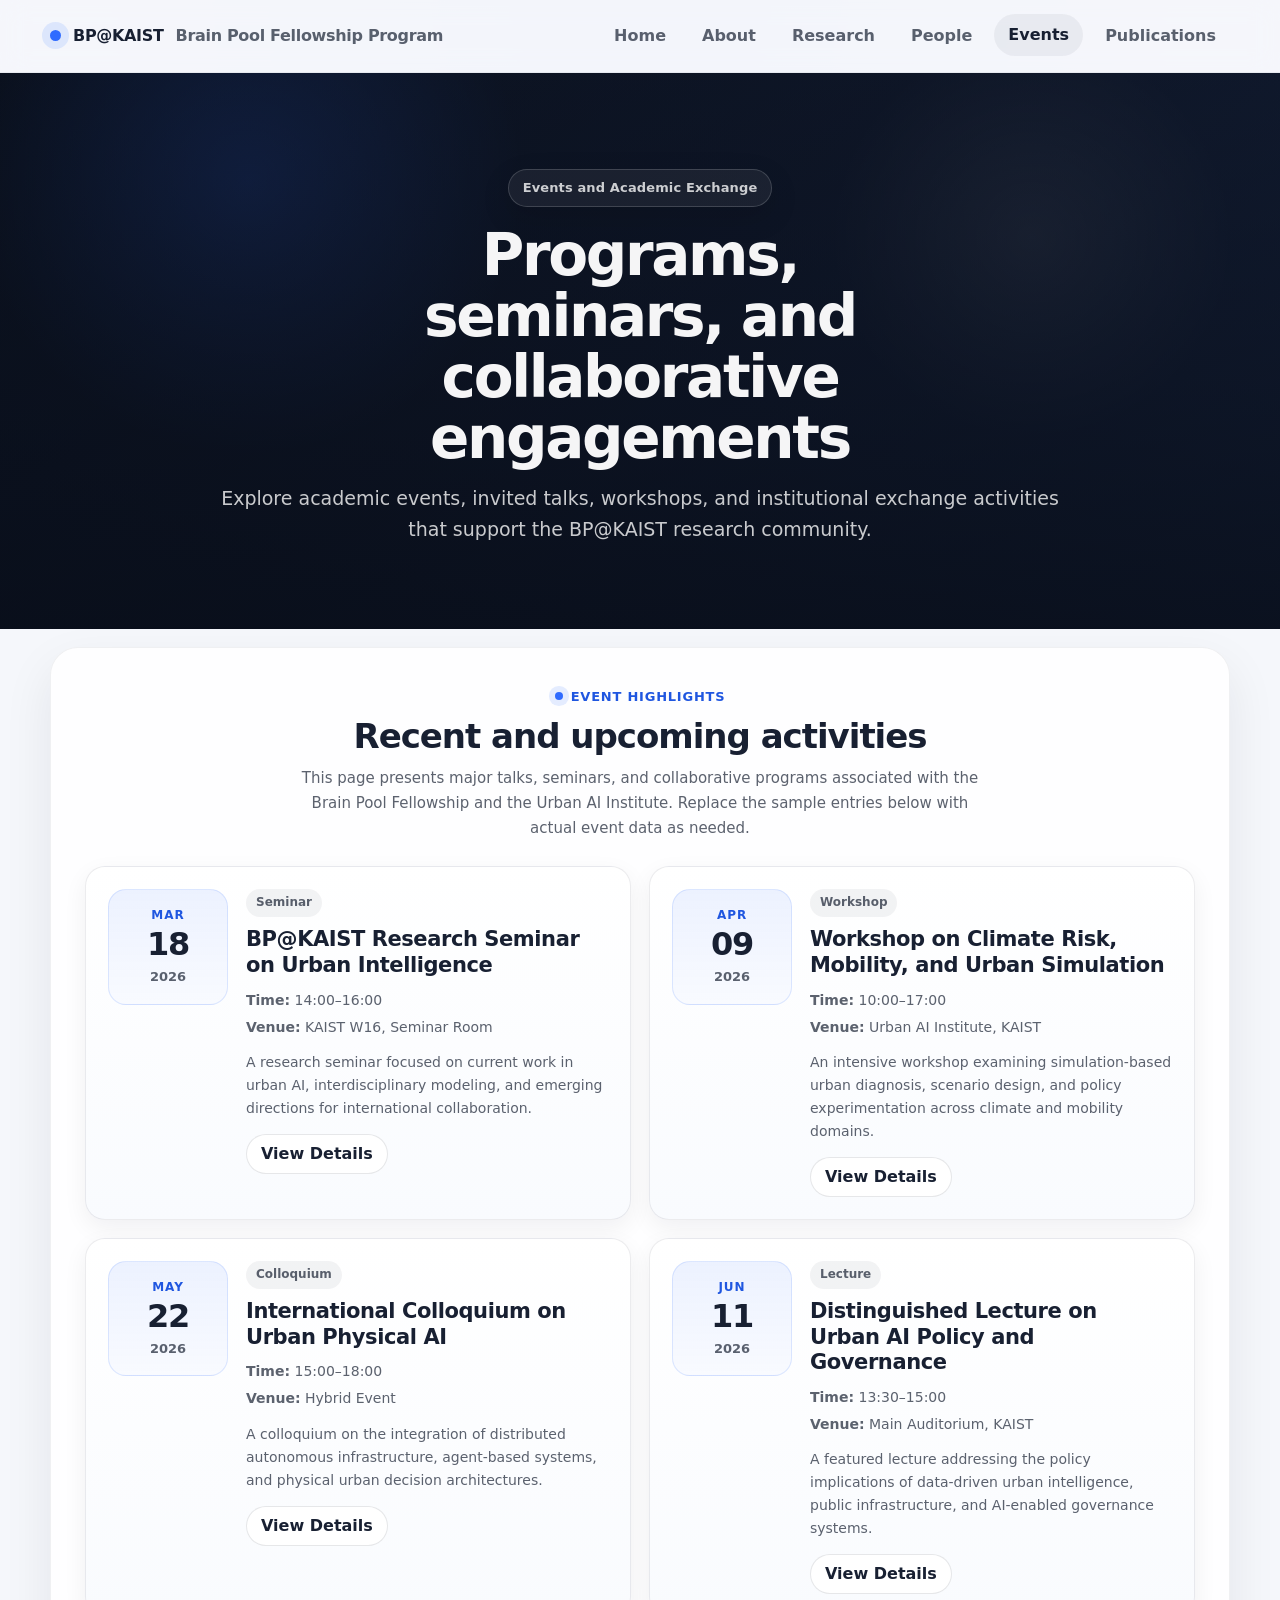
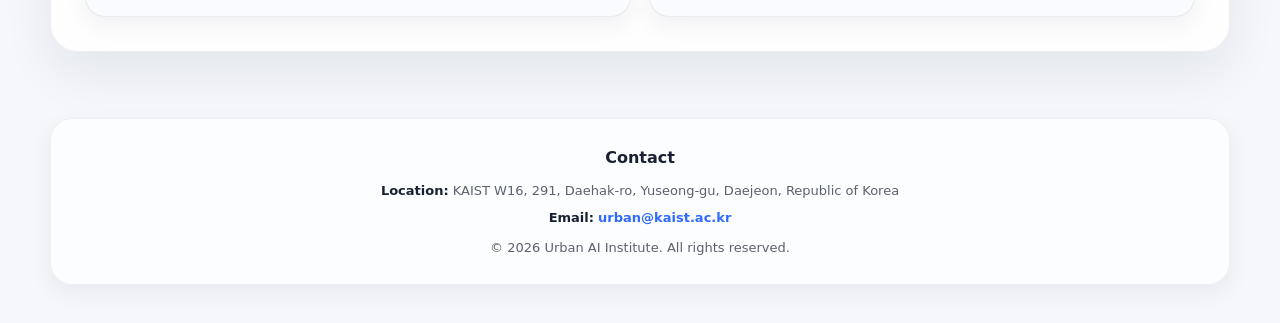
==== projects-bp-events.html @ 832fd1b5 "feat: add BP@KAIST pwogram pages and assets - create BP program landing page - add events and public" ====
<!doctype html>
<html lang="en">
  <head>
    <meta charset="utf-8" />
    <meta name="viewport" content="width=device-width, initial-scale=1" />
    <title>Events | BP@KAIST — Brain Pool Fellowship Program</title>

    <style>
      :root {
        --bg: #0b1220;
        --bg-2: #111a2e;
        --surface: #ffffff;
        --surface-2: #f7f9fc;
        --surface-3: #eef3f9;

        --text: rgba(15, 23, 42, 0.96);
        --muted: rgba(15, 23, 42, 0.68);
        --muted-2: rgba(15, 23, 42, 0.52);

        --on-hero: rgba(255, 255, 255, 0.96);
        --on-hero-muted: rgba(255, 255, 255, 0.78);

        --brand: #2f6bff;
        --brand-strong: #1f56e0;

        --stroke: rgba(15, 23, 42, 0.12);
        --divider: rgba(15, 23, 42, 0.08);

        --shadow-sm: 0 8px 24px rgba(15, 23, 42, 0.06);
        --shadow-md: 0 20px 50px rgba(15, 23, 42, 0.08);
        --shadow-lg: 0 28px 80px rgba(0, 0, 0, 0.18);

        --radius-sm: 14px;
        --radius-md: 20px;
        --radius-lg: 28px;

        --container: 1180px;
        --header-offset: 96px;

        --h1: clamp(34px, 4.8vw, 58px);
        --h2: clamp(26px, 2.8vw, 34px);
        --h3: clamp(18px, 2vw, 22px);
        --body-lg: clamp(16px, 1.6vw, 19px);
      }

      * {
        box-sizing: border-box;
      }

      html {
        scroll-behavior: smooth;
      }

      body {
        margin: 0;
        font-family:
          ui-sans-serif,
          system-ui,
          -apple-system,
          "Segoe UI",
          Roboto,
          Helvetica,
          Arial,
          "Apple SD Gothic Neo",
          "Noto Sans KR",
          "Malgun Gothic",
          sans-serif;
        color: var(--text);
        background:
          radial-gradient(circle at top, rgba(47, 107, 255, 0.05), transparent 28%),
          #f5f7fb;
        line-height: 1.65;
      }

      a {
        color: inherit;
        text-decoration: none;
      }

      a:hover {
        text-decoration: none;
      }

      a:focus-visible,
      button:focus-visible {
        outline: 3px solid rgba(47, 107, 255, 0.28);
        outline-offset: 3px;
        border-radius: 12px;
      }

      .container {
        width: min(var(--container), calc(100% - 32px));
        margin: 0 auto;
      }

      .section[id],
      .hero[id] {
        scroll-margin-top: var(--header-offset);
      }

      header {
        position: sticky;
        top: 0;
        z-index: 20;
        background: rgba(245, 247, 251, 0.78);
        backdrop-filter: blur(14px);
        border-bottom: 1px solid rgba(15, 23, 42, 0.06);
      }

      .header-inner {
        display: flex;
        align-items: center;
        justify-content: space-between;
        gap: 18px;
        min-height: 72px;
      }

      .logo {
        display: inline-flex;
        align-items: center;
        gap: 12px;
        font-weight: 900;
        letter-spacing: -0.02em;
        white-space: nowrap;
      }

      .logo-mark {
        width: 11px;
        height: 11px;
        border-radius: 999px;
        background: var(--brand);
        box-shadow: 0 0 0 8px rgba(47, 107, 255, 0.12);
      }

      .logo-sub {
        color: var(--muted);
        font-weight: 700;
      }

      nav ul {
        list-style: none;
        display: flex;
        gap: 8px;
        margin: 0;
        padding: 0;
        align-items: center;
      }

      nav a {
        display: inline-flex;
        align-items: center;
        justify-content: center;
        min-height: 42px;
        padding: 0 14px;
        border-radius: 999px;
        color: var(--muted);
        font-weight: 800;
        transition:
          background 0.18s ease,
          color 0.18s ease,
          transform 0.18s ease;
      }

      nav a:hover,
      nav a.active {
        background: rgba(15, 23, 42, 0.05);
        color: var(--text);
        transform: translateY(-1px);
      }

      .hero {
        position: relative;
        min-height: 58vh;
        display: grid;
        place-items: center;
        overflow: hidden;
        background: #0b1220;
      }

      .hero::before {
        content: "";
        position: absolute;
        inset: 0;
        background:
          radial-gradient(circle at 20% 20%, rgba(47, 107, 255, 0.22), transparent 24%),
          radial-gradient(circle at 80% 30%, rgba(255, 255, 255, 0.08), transparent 18%),
          linear-gradient(135deg, #0b1220 0%, #111a2e 50%, #162440 100%);
        transform: scale(1.02);
      }

      .hero::after {
        content: "";
        position: absolute;
        inset: 0;
        background:
          linear-gradient(
            180deg,
            rgba(8, 13, 24, 0.34) 0%,
            rgba(8, 13, 24, 0.58) 55%,
            rgba(8, 13, 24, 0.82) 100%
          );
      }

      .hero-inner {
        position: relative;
        z-index: 1;
        width: min(var(--container), calc(100% - 32px));
        padding: 96px 0 84px;
        text-align: center;
      }

      .hero-badge {
        display: inline-flex;
        align-items: center;
        gap: 8px;
        min-height: 38px;
        padding: 0 14px;
        border-radius: 999px;
        border: 1px solid rgba(255, 255, 255, 0.16);
        color: var(--on-hero-muted);
        background: rgba(255, 255, 255, 0.06);
        box-shadow: 0 10px 30px rgba(0, 0, 0, 0.12);
        font-size: 13px;
        font-weight: 800;
        letter-spacing: 0.01em;
      }

      .hero h1 {
        margin: 18px auto 14px;
        max-width: 14ch;
        font-size: var(--h1);
        line-height: 1.05;
        letter-spacing: -0.04em;
        color: var(--on-hero);
      }

      .hero p {
        margin: 0 auto;
        max-width: 70ch;
        color: var(--on-hero-muted);
        font-size: var(--body-lg);
      }

      main {
        position: relative;
        z-index: 2;
        margin-top: -24px;
      }

      .section {
        padding: 42px 0;
      }

      .section-shell {
        background: rgba(255, 255, 255, 0.84);
        border: 1px solid rgba(15, 23, 42, 0.06);
        border-radius: var(--radius-lg);
        box-shadow: var(--shadow-md);
        padding: 34px;
      }

      .section-header {
        text-align: center;
        margin-bottom: 26px;
        padding: 0 8px;
      }

      .eyebrow {
        display: inline-flex;
        align-items: center;
        gap: 8px;
        margin-bottom: 10px;
        color: var(--brand-strong);
        font-size: 13px;
        font-weight: 900;
        letter-spacing: 0.06em;
        text-transform: uppercase;
      }

      .eyebrow::before {
        content: "";
        width: 8px;
        height: 8px;
        border-radius: 999px;
        background: var(--brand);
        box-shadow: 0 0 0 6px rgba(47, 107, 255, 0.12);
      }

      .section-title {
        margin: 0;
        font-size: var(--h2);
        line-height: 1.15;
        letter-spacing: -0.03em;
        font-weight: 900;
      }

      .section-sub {
        margin: 10px auto 0;
        max-width: 72ch;
        color: var(--muted);
        font-size: 15px;
      }

      .event-grid {
        display: grid;
        grid-template-columns: repeat(2, minmax(0, 1fr));
        gap: 18px;
      }

      .event-card {
        display: grid;
        grid-template-columns: 120px minmax(0, 1fr);
        gap: 18px;
        align-items: start;
        padding: 22px;
        border-radius: var(--radius-md);
        background: linear-gradient(180deg, #ffffff 0%, #f9fbfe 100%);
        border: 1px solid rgba(15, 23, 42, 0.08);
        box-shadow: var(--shadow-sm);
        transition:
          transform 0.18s ease,
          box-shadow 0.18s ease,
          border-color 0.18s ease;
      }

      .event-card:hover {
        transform: translateY(-4px);
        box-shadow: 0 24px 48px rgba(15, 23, 42, 0.10);
        border-color: rgba(47, 107, 255, 0.18);
      }

      .event-date {
        border-radius: 18px;
        padding: 16px 14px;
        background:
          linear-gradient(180deg, rgba(47, 107, 255, 0.09), rgba(47, 107, 255, 0.03)),
          #fff;
        border: 1px solid rgba(47, 107, 255, 0.14);
        text-align: center;
      }

      .event-date .month {
        display: block;
        font-size: 12px;
        font-weight: 900;
        letter-spacing: 0.08em;
        text-transform: uppercase;
        color: var(--brand-strong);
      }

      .event-date .day {
        display: block;
        margin-top: 2px;
        font-size: 32px;
        line-height: 1;
        font-weight: 900;
        letter-spacing: -0.04em;
      }

      .event-date .year {
        display: block;
        margin-top: 6px;
        font-size: 13px;
        color: var(--muted);
        font-weight: 700;
      }

      .event-body {
        display: grid;
        gap: 10px;
      }

      .event-tag {
        display: inline-flex;
        align-items: center;
        width: fit-content;
        min-height: 28px;
        padding: 0 10px;
        border-radius: 999px;
        background: rgba(15, 23, 42, 0.05);
        color: var(--muted);
        font-size: 12px;
        font-weight: 800;
      }

      .event-title {
        margin: 0;
        font-size: 21px;
        line-height: 1.22;
        letter-spacing: -0.02em;
        font-weight: 900;
      }

      .event-meta {
        display: grid;
        gap: 4px;
        color: var(--muted);
        font-size: 14px;
      }

      .event-desc {
        margin: 2px 0 0;
        color: var(--muted);
        font-size: 14px;
      }

      .event-actions {
        display: flex;
        gap: 10px;
        flex-wrap: wrap;
        margin-top: 4px;
      }

      .btn-line {
        display: inline-flex;
        align-items: center;
        justify-content: center;
        min-height: 40px;
        padding: 0 14px;
        border-radius: 999px;
        background: #fff;
        border: 1px solid rgba(15, 23, 42, 0.10);
        color: var(--text);
        font-weight: 800;
        transition:
          transform 0.18s ease,
          border-color 0.18s ease,
          background 0.18s ease;
      }

      .btn-line:hover {
        transform: translateY(-1px);
        border-color: rgba(47, 107, 255, 0.20);
        background: rgba(47, 107, 255, 0.04);
      }

      footer {
        padding: 24px 0 38px;
      }

      .footer-inner {
        text-align: center;
        color: var(--muted);
        font-size: 13px;
        display: grid;
        gap: 8px;
        background: rgba(255, 255, 255, 0.7);
        border: 1px solid rgba(15, 23, 42, 0.06);
        border-radius: 22px;
        box-shadow: var(--shadow-sm);
        padding: 26px 20px;
      }

      .footer-title {
        margin: 0;
        color: var(--text);
        font-weight: 900;
        font-size: 16px;
      }

      .contact {
        display: grid;
        gap: 6px;
      }

      .contact span {
        color: var(--text);
        font-weight: 900;
      }

      .contact a {
        color: var(--brand);
        font-weight: 900;
      }

      @media (max-width: 900px) {
        .event-grid {
          grid-template-columns: 1fr;
        }
      }

      @media (max-width: 640px) {
        :root {
          --header-offset: 120px;
        }

        .header-inner {
          min-height: auto;
          padding: 14px 0;
          flex-direction: column;
          align-items: flex-start;
        }

        nav ul {
          flex-wrap: wrap;
        }

        nav a {
          min-height: 40px;
          padding: 0 12px;
          font-size: 14px;
        }

        .hero-inner {
          padding: 92px 0 72px;
        }

        .section-shell {
          padding: 26px 20px;
        }

        .event-card {
          grid-template-columns: 1fr;
        }

        .event-date {
          width: 100%;
          max-width: 140px;
        }
      }
    </style>
  </head>

  <body>
    <header>
      <div class="container">
        <div class="header-inner">
          <a class="logo" href="projects-bp.html#home" aria-label="BP@KAIST Home">
            <span class="logo-mark" aria-hidden="true"></span>
            <span>BP@KAIST</span>
            <span class="logo-sub">Brain Pool Fellowship Program</span>
          </a>

          <nav aria-label="Primary Navigation">
            <ul>
              <li><a href="projects-bp.html#home">Home</a></li>
              <li><a href="projects-bp.html#about">About</a></li>
              <li><a href="projects-bp.html#research">Research</a></li>
              <li><a href="projects-bp.html#people">People</a></li>
              <li><a class="active" href="projects-bp-events.html">Events</a></li>
              <li><a href="projects-bp-publications.html">Publications</a></li>
            </ul>
          </nav>
        </div>
      </div>
    </header>

    <section class="hero" id="top" aria-label="Events Hero">
      <div class="hero-inner">
        <div class="hero-badge">Events and Academic Exchange</div>
        <h1>Programs, seminars, and collaborative engagements</h1>
        <p>
          Explore academic events, invited talks, workshops, and institutional
          exchange activities that support the BP@KAIST research community.
        </p>
      </div>
    </section>

    <main>
      <section class="section" id="events" aria-labelledby="events-title">
        <div class="container">
          <div class="section-shell">
            <div class="section-header">
              <div class="eyebrow">Event Highlights</div>
              <h2 class="section-title" id="events-title">
                Recent and upcoming activities
              </h2>
              <p class="section-sub">
                This page presents major talks, seminars, and collaborative
                programs associated with the Brain Pool Fellowship and the Urban
                AI Institute. Replace the sample entries below with actual event
                data as needed.
              </p>
            </div>

            <div class="event-grid">
              <article class="event-card">
                <div class="event-date">
                  <span class="month">Mar</span>
                  <span class="day">18</span>
                  <span class="year">2026</span>
                </div>
                <div class="event-body">
                  <div class="event-tag">Seminar</div>
                  <h3 class="event-title">
                    BP@KAIST Research Seminar on Urban Intelligence
                  </h3>
                  <div class="event-meta">
                    <div><strong>Time:</strong> 14:00–16:00</div>
                    <div><strong>Venue:</strong> KAIST W16, Seminar Room</div>
                  </div>
                  <p class="event-desc">
                    A research seminar focused on current work in urban AI,
                    interdisciplinary modeling, and emerging directions for
                    international collaboration.
                  </p>
                  <div class="event-actions">
                    <a class="btn-line" href="#">View Details</a>
                  </div>
                </div>
              </article>

              <article class="event-card">
                <div class="event-date">
                  <span class="month">Apr</span>
                  <span class="day">09</span>
                  <span class="year">2026</span>
                </div>
                <div class="event-body">
                  <div class="event-tag">Workshop</div>
                  <h3 class="event-title">
                    Workshop on Climate Risk, Mobility, and Urban Simulation
                  </h3>
                  <div class="event-meta">
                    <div><strong>Time:</strong> 10:00–17:00</div>
                    <div><strong>Venue:</strong> Urban AI Institute, KAIST</div>
                  </div>
                  <p class="event-desc">
                    An intensive workshop examining simulation-based urban
                    diagnosis, scenario design, and policy experimentation
                    across climate and mobility domains.
                  </p>
                  <div class="event-actions">
                    <a class="btn-line" href="#">View Details</a>
                  </div>
                </div>
              </article>

              <article class="event-card">
                <div class="event-date">
                  <span class="month">May</span>
                  <span class="day">22</span>
                  <span class="year">2026</span>
                </div>
                <div class="event-body">
                  <div class="event-tag">Colloquium</div>
                  <h3 class="event-title">
                    International Colloquium on Urban Physical AI
                  </h3>
                  <div class="event-meta">
                    <div><strong>Time:</strong> 15:00–18:00</div>
                    <div><strong>Venue:</strong> Hybrid Event</div>
                  </div>
                  <p class="event-desc">
                    A colloquium on the integration of distributed autonomous
                    infrastructure, agent-based systems, and physical urban
                    decision architectures.
                  </p>
                  <div class="event-actions">
                    <a class="btn-line" href="#">View Details</a>
                  </div>
                </div>
              </article>

              <article class="event-card">
                <div class="event-date">
                  <span class="month">Jun</span>
                  <span class="day">11</span>
                  <span class="year">2026</span>
                </div>
                <div class="event-body">
                  <div class="event-tag">Lecture</div>
                  <h3 class="event-title">
                    Distinguished Lecture on Urban AI Policy and Governance
                  </h3>
                  <div class="event-meta">
                    <div><strong>Time:</strong> 13:30–15:00</div>
                    <div><strong>Venue:</strong> Main Auditorium, KAIST</div>
                  </div>
                  <p class="event-desc">
                    A featured lecture addressing the policy implications of
                    data-driven urban intelligence, public infrastructure, and
                    AI-enabled governance systems.
                  </p>
                  <div class="event-actions">
                    <a class="btn-line" href="#">View Details</a>
                  </div>
                </div>
              </article>
            </div>
          </div>
        </div>
      </section>
    </main>

    <footer>
      <div class="container">
        <div class="footer-inner">
          <h3 class="footer-title">Contact</h3>
          <div class="contact">
            <div>
              <span>Location:</span> KAIST W16, 291, Daehak-ro, Yuseong-gu,
              Daejeon, Republic of Korea
            </div>
            <div>
              <span>Email:</span>
              <a href="mailto:urban@kaist.ac.kr">urban@kaist.ac.kr</a>
            </div>
          </div>
          <div>&copy; 2026 Urban AI Institute. All rights reserved.</div>
        </div>
      </div>
    </footer>
  </body>
</html>
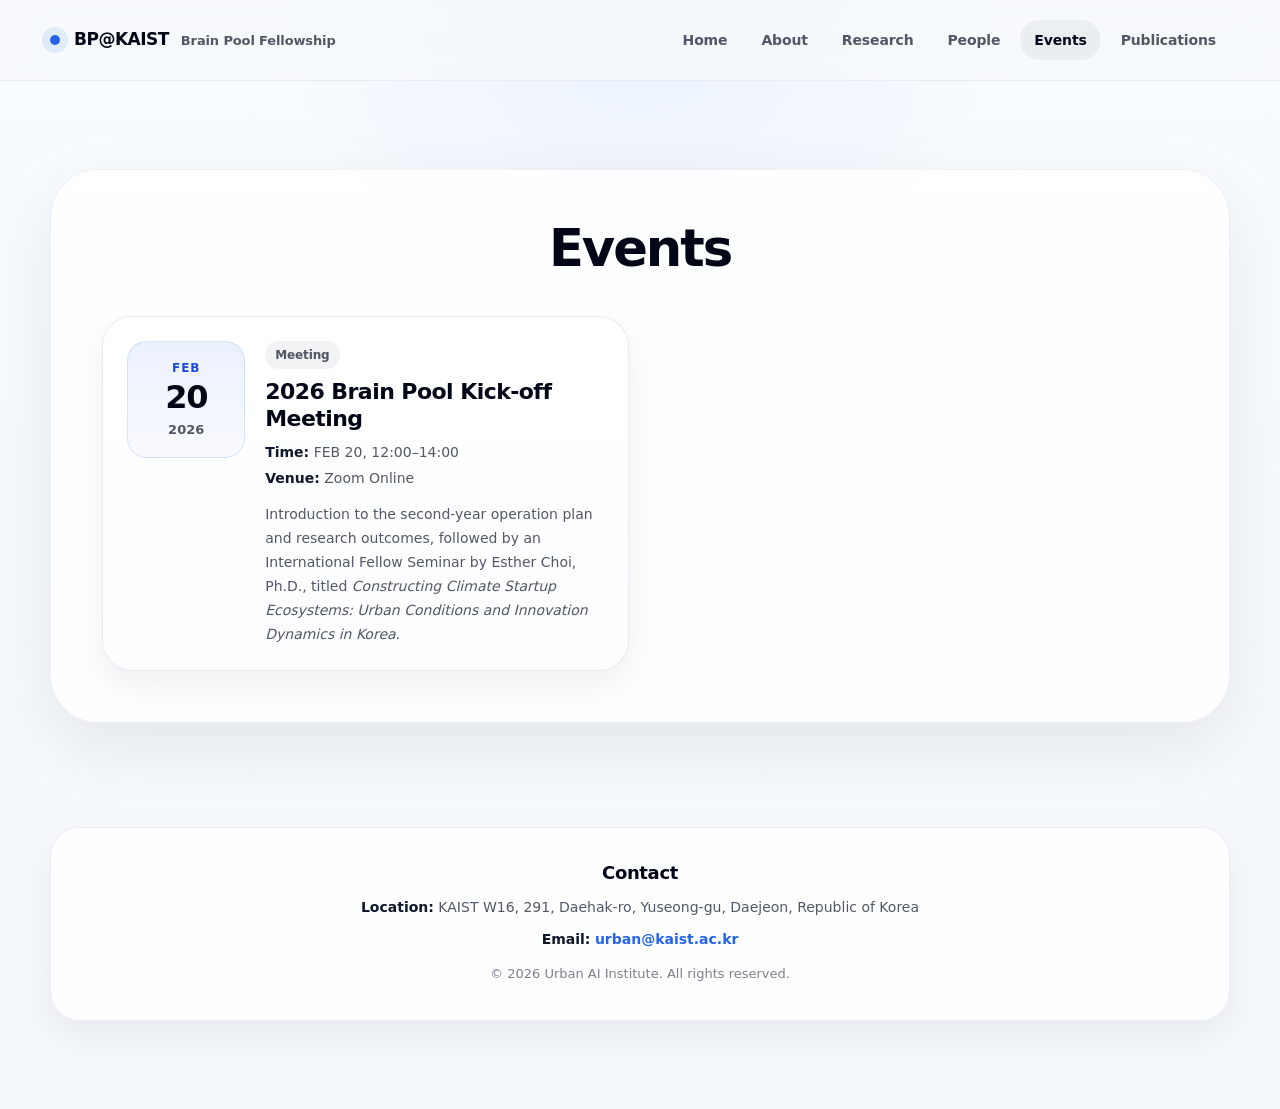
==== commit 1f734c60: "refactor(bp-site): update main layout and unify events/publications design" ====
--- a/projects-bp-events.html
+++ b/projects-bp-events.html
@@ -7,40 +7,68 @@
 
     <style>
       :root {
-        --bg: #0b1220;
-        --bg-2: #111a2e;
-        --surface: #ffffff;
-        --surface-2: #f7f9fc;
-        --surface-3: #eef3f9;
-
-        --text: rgba(15, 23, 42, 0.96);
-        --muted: rgba(15, 23, 42, 0.68);
-        --muted-2: rgba(15, 23, 42, 0.52);
-
-        --on-hero: rgba(255, 255, 255, 0.96);
-        --on-hero-muted: rgba(255, 255, 255, 0.78);
-
-        --brand: #2f6bff;
-        --brand-strong: #1f56e0;
-
-        --stroke: rgba(15, 23, 42, 0.12);
+        --bg: #f4f7fb;
+        --bg-soft: #f8fbff;
+        --surface: rgba(255, 255, 255, 0.82);
+        --surface-strong: rgba(255, 255, 255, 0.96);
+        --card: rgba(255, 255, 255, 0.94);
+
+        --text: #0f172a;
+        --text-strong: #020617;
+        --muted: rgba(15, 23, 42, 0.72);
+        --muted-2: rgba(15, 23, 42, 0.54);
+
+        --brand: #2563eb;
+        --brand-strong: #1d4ed8;
+        --brand-soft: rgba(37, 99, 235, 0.1);
+
+        --stroke: rgba(15, 23, 42, 0.09);
+        --stroke-soft: rgba(15, 23, 42, 0.06);
         --divider: rgba(15, 23, 42, 0.08);
 
-        --shadow-sm: 0 8px 24px rgba(15, 23, 42, 0.06);
-        --shadow-md: 0 20px 50px rgba(15, 23, 42, 0.08);
-        --shadow-lg: 0 28px 80px rgba(0, 0, 0, 0.18);
-
-        --radius-sm: 14px;
-        --radius-md: 20px;
-        --radius-lg: 28px;
+        --shadow-xs: 0 4px 14px rgba(15, 23, 42, 0.04);
+        --shadow-sm: 0 14px 34px rgba(15, 23, 42, 0.06);
+        --shadow-md: 0 24px 70px rgba(15, 23, 42, 0.08);
+        --shadow-lg: 0 36px 100px rgba(2, 6, 23, 0.2);
+
+        --radius-sm: 16px;
+        --radius-md: 24px;
+        --radius-lg: 32px;
+        --radius-xl: 40px;
+        --radius-2xl: 48px;
+        --radius-pill: 999px;
+
+        --space-1: 4px;
+        --space-2: 8px;
+        --space-3: 12px;
+        --space-4: 16px;
+        --space-5: 20px;
+        --space-6: 24px;
+        --space-7: 32px;
+        --space-8: 40px;
+        --space-9: 48px;
+        --space-10: 64px;
+        --space-11: 80px;
+        --space-12: 104px;
+
+        --font-stack:
+          ui-sans-serif, system-ui, -apple-system, BlinkMacSystemFont,
+          "Segoe UI", Roboto, Helvetica, Arial, "Apple SD Gothic Neo",
+          "Noto Sans KR", "Malgun Gothic", sans-serif;
+
+        --h1: clamp(36px, 4.4vw, 56px);
+        --h2: clamp(30px, 3.6vw, 46px);
+        --h3: clamp(20px, 2vw, 26px);
+
+        --lh-tight: 1.04;
+        --lh-title: 1.12;
+        --lh-body: 1.72;
+
+        --tracking-tight: -0.04em;
+        --tracking-mid: -0.03em;
 
         --container: 1180px;
-        --header-offset: 96px;
-
-        --h1: clamp(34px, 4.8vw, 58px);
-        --h2: clamp(26px, 2.8vw, 34px);
-        --h3: clamp(18px, 2vw, 22px);
-        --body-lg: clamp(16px, 1.6vw, 19px);
+        --nav-height: 80px;
       }
 
       * {
@@ -53,23 +81,24 @@
 
       body {
         margin: 0;
-        font-family:
-          ui-sans-serif,
-          system-ui,
-          -apple-system,
-          "Segoe UI",
-          Roboto,
-          Helvetica,
-          Arial,
-          "Apple SD Gothic Neo",
-          "Noto Sans KR",
-          "Malgun Gothic",
-          sans-serif;
+        font-family: var(--font-stack);
         color: var(--text);
         background:
-          radial-gradient(circle at top, rgba(47, 107, 255, 0.05), transparent 28%),
-          #f5f7fb;
-        line-height: 1.65;
+          radial-gradient(
+            circle at top,
+            rgba(37, 99, 235, 0.06),
+            transparent 28%
+          ),
+          linear-gradient(180deg, #f8fbff 0%, #f4f7fb 100%);
+        line-height: var(--lh-body);
+        text-rendering: optimizeLegibility;
+        -webkit-font-smoothing: antialiased;
+        -moz-osx-font-smoothing: grayscale;
+      }
+
+      img {
+        display: block;
+        max-width: 100%;
       }
 
       a {
@@ -77,265 +106,195 @@
         text-decoration: none;
       }
 
-      a:hover {
-        text-decoration: none;
-      }
-
       a:focus-visible,
       button:focus-visible {
-        outline: 3px solid rgba(47, 107, 255, 0.28);
-        outline-offset: 3px;
+        outline: 3px solid rgba(37, 99, 235, 0.24);
+        outline-offset: 4px;
         border-radius: 12px;
       }
 
       .container {
-        width: min(var(--container), calc(100% - 32px));
+        width: min(var(--container), calc(100% - 40px));
         margin: 0 auto;
-      }
-
-      .section[id],
-      .hero[id] {
-        scroll-margin-top: var(--header-offset);
       }
 
       header {
         position: sticky;
         top: 0;
-        z-index: 20;
-        background: rgba(245, 247, 251, 0.78);
-        backdrop-filter: blur(14px);
+        z-index: 100;
+        background: rgba(248, 250, 252, 0.78);
+        backdrop-filter: blur(18px) saturate(145%);
         border-bottom: 1px solid rgba(15, 23, 42, 0.06);
       }
 
       .header-inner {
+        min-height: var(--nav-height);
         display: flex;
         align-items: center;
         justify-content: space-between;
-        gap: 18px;
-        min-height: 72px;
+        gap: var(--space-6);
       }
 
       .logo {
         display: inline-flex;
         align-items: center;
+        gap: 14px;
+        min-height: 44px;
+        white-space: nowrap;
+      }
+
+      .logo-mark {
+        width: 10px;
+        height: 10px;
+        border-radius: 50%;
+        background: var(--brand);
+        box-shadow: 0 0 0 8px rgba(37, 99, 235, 0.1);
+        flex: 0 0 auto;
+      }
+
+      .logo-text {
+        display: inline-flex;
+        align-items: baseline;
         gap: 12px;
-        font-weight: 900;
-        letter-spacing: -0.02em;
-        white-space: nowrap;
-      }
-
-      .logo-mark {
-        width: 11px;
-        height: 11px;
-        border-radius: 999px;
-        background: var(--brand);
-        box-shadow: 0 0 0 8px rgba(47, 107, 255, 0.12);
+        flex-wrap: wrap;
+      }
+
+      .logo-main {
+        font-size: 17px;
+        font-weight: 800;
+        letter-spacing: -0.03em;
+        color: var(--text-strong);
       }
 
       .logo-sub {
+        font-size: 13px;
+        font-weight: 600;
+        letter-spacing: -0.01em;
         color: var(--muted);
-        font-weight: 700;
       }
 
       nav ul {
         list-style: none;
         display: flex;
-        gap: 8px;
+        align-items: center;
+        gap: 6px;
         margin: 0;
         padding: 0;
-        align-items: center;
       }
 
       nav a {
         display: inline-flex;
         align-items: center;
         justify-content: center;
-        min-height: 42px;
+        min-height: 40px;
         padding: 0 14px;
-        border-radius: 999px;
+        border-radius: var(--radius-pill);
+        font-size: 14px;
+        font-weight: 650;
+        letter-spacing: -0.01em;
         color: var(--muted);
-        font-weight: 800;
         transition:
+          color 0.18s ease,
           background 0.18s ease,
-          color 0.18s ease,
           transform 0.18s ease;
       }
 
       nav a:hover,
       nav a.active {
+        color: var(--text-strong);
         background: rgba(15, 23, 42, 0.05);
-        color: var(--text);
+      }
+
+      nav a:hover {
         transform: translateY(-1px);
       }
 
-      .hero {
+      main {
         position: relative;
-        min-height: 58vh;
+        z-index: 2;
+      }
+
+      .section {
+        padding: 88px 0 96px;
+      }
+
+      .section-shell {
+        background: var(--surface);
+        border: 1px solid var(--stroke-soft);
+        border-radius: var(--radius-2xl);
+        box-shadow: var(--shadow-md);
+        padding: clamp(28px, 4vw, 64px);
+      }
+
+      .section-header {
+        max-width: 780px;
+        margin: 0 auto 40px;
+        text-align: center;
+      }
+
+      .section-title {
+        margin: 0;
+        font-size: clamp(34px, 4vw, 52px);
+        line-height: 1.08;
+        letter-spacing: -0.04em;
+        color: var(--text-strong);
+        font-weight: 820;
+      }
+
+      .event-grid {
         display: grid;
-        place-items: center;
+        grid-template-columns: repeat(2, minmax(0, 1fr));
+        gap: 22px;
+      }
+
+      .event-card {
+        display: grid;
+        grid-template-columns: 118px minmax(0, 1fr);
+        gap: 20px;
+        align-items: start;
+        padding: 24px;
+        border-radius: 30px;
+        background: linear-gradient(180deg, #ffffff 0%, #fbfdff 100%);
+        border: 1px solid rgba(15, 23, 42, 0.08);
+        box-shadow: var(--shadow-sm);
+        transition:
+          transform 0.2s ease,
+          box-shadow 0.2s ease,
+          border-color 0.2s ease;
+      }
+
+      .event-card:hover {
+        transform: translateY(-4px);
+        box-shadow: 0 24px 56px rgba(15, 23, 42, 0.1);
+        border-color: rgba(37, 99, 235, 0.16);
+      }
+
+      .event-media {
+        width: 118px;
+        height: 118px;
+        border-radius: 20px;
         overflow: hidden;
-        background: #0b1220;
-      }
-
-      .hero::before {
-        content: "";
-        position: absolute;
-        inset: 0;
-        background:
-          radial-gradient(circle at 20% 20%, rgba(47, 107, 255, 0.22), transparent 24%),
-          radial-gradient(circle at 80% 30%, rgba(255, 255, 255, 0.08), transparent 18%),
-          linear-gradient(135deg, #0b1220 0%, #111a2e 50%, #162440 100%);
-        transform: scale(1.02);
-      }
-
-      .hero::after {
-        content: "";
-        position: absolute;
-        inset: 0;
+        border: 1px solid rgba(15, 23, 42, 0.08);
+        background: #f2f4f8;
+      }
+
+      .event-media img {
+        width: 100%;
+        height: 100%;
+        object-fit: cover;
+      }
+
+      .event-date {
+        border-radius: 20px;
+        padding: 16px 12px;
         background:
           linear-gradient(
             180deg,
-            rgba(8, 13, 24, 0.34) 0%,
-            rgba(8, 13, 24, 0.58) 55%,
-            rgba(8, 13, 24, 0.82) 100%
-          );
-      }
-
-      .hero-inner {
-        position: relative;
-        z-index: 1;
-        width: min(var(--container), calc(100% - 32px));
-        padding: 96px 0 84px;
-        text-align: center;
-      }
-
-      .hero-badge {
-        display: inline-flex;
-        align-items: center;
-        gap: 8px;
-        min-height: 38px;
-        padding: 0 14px;
-        border-radius: 999px;
-        border: 1px solid rgba(255, 255, 255, 0.16);
-        color: var(--on-hero-muted);
-        background: rgba(255, 255, 255, 0.06);
-        box-shadow: 0 10px 30px rgba(0, 0, 0, 0.12);
-        font-size: 13px;
-        font-weight: 800;
-        letter-spacing: 0.01em;
-      }
-
-      .hero h1 {
-        margin: 18px auto 14px;
-        max-width: 14ch;
-        font-size: var(--h1);
-        line-height: 1.05;
-        letter-spacing: -0.04em;
-        color: var(--on-hero);
-      }
-
-      .hero p {
-        margin: 0 auto;
-        max-width: 70ch;
-        color: var(--on-hero-muted);
-        font-size: var(--body-lg);
-      }
-
-      main {
-        position: relative;
-        z-index: 2;
-        margin-top: -24px;
-      }
-
-      .section {
-        padding: 42px 0;
-      }
-
-      .section-shell {
-        background: rgba(255, 255, 255, 0.84);
-        border: 1px solid rgba(15, 23, 42, 0.06);
-        border-radius: var(--radius-lg);
-        box-shadow: var(--shadow-md);
-        padding: 34px;
-      }
-
-      .section-header {
-        text-align: center;
-        margin-bottom: 26px;
-        padding: 0 8px;
-      }
-
-      .eyebrow {
-        display: inline-flex;
-        align-items: center;
-        gap: 8px;
-        margin-bottom: 10px;
-        color: var(--brand-strong);
-        font-size: 13px;
-        font-weight: 900;
-        letter-spacing: 0.06em;
-        text-transform: uppercase;
-      }
-
-      .eyebrow::before {
-        content: "";
-        width: 8px;
-        height: 8px;
-        border-radius: 999px;
-        background: var(--brand);
-        box-shadow: 0 0 0 6px rgba(47, 107, 255, 0.12);
-      }
-
-      .section-title {
-        margin: 0;
-        font-size: var(--h2);
-        line-height: 1.15;
-        letter-spacing: -0.03em;
-        font-weight: 900;
-      }
-
-      .section-sub {
-        margin: 10px auto 0;
-        max-width: 72ch;
-        color: var(--muted);
-        font-size: 15px;
-      }
-
-      .event-grid {
-        display: grid;
-        grid-template-columns: repeat(2, minmax(0, 1fr));
-        gap: 18px;
-      }
-
-      .event-card {
-        display: grid;
-        grid-template-columns: 120px minmax(0, 1fr);
-        gap: 18px;
-        align-items: start;
-        padding: 22px;
-        border-radius: var(--radius-md);
-        background: linear-gradient(180deg, #ffffff 0%, #f9fbfe 100%);
-        border: 1px solid rgba(15, 23, 42, 0.08);
-        box-shadow: var(--shadow-sm);
-        transition:
-          transform 0.18s ease,
-          box-shadow 0.18s ease,
-          border-color 0.18s ease;
-      }
-
-      .event-card:hover {
-        transform: translateY(-4px);
-        box-shadow: 0 24px 48px rgba(15, 23, 42, 0.10);
-        border-color: rgba(47, 107, 255, 0.18);
-      }
-
-      .event-date {
-        border-radius: 18px;
-        padding: 16px 14px;
-        background:
-          linear-gradient(180deg, rgba(47, 107, 255, 0.09), rgba(47, 107, 255, 0.03)),
+            rgba(37, 99, 235, 0.09),
+            rgba(37, 99, 235, 0.03)
+          ),
           #fff;
-        border: 1px solid rgba(47, 107, 255, 0.14);
+        border: 1px solid rgba(37, 99, 235, 0.14);
         text-align: center;
       }
 
@@ -355,6 +314,7 @@
         line-height: 1;
         font-weight: 900;
         letter-spacing: -0.04em;
+        color: var(--text-strong);
       }
 
       .event-date .year {
@@ -376,19 +336,21 @@
         width: fit-content;
         min-height: 28px;
         padding: 0 10px;
-        border-radius: 999px;
+        border-radius: var(--radius-pill);
         background: rgba(15, 23, 42, 0.05);
         color: var(--muted);
         font-size: 12px;
         font-weight: 800;
+        letter-spacing: -0.01em;
       }
 
       .event-title {
         margin: 0;
-        font-size: 21px;
-        line-height: 1.22;
-        letter-spacing: -0.02em;
-        font-weight: 900;
+        font-size: 22px;
+        line-height: 1.2;
+        letter-spacing: -0.025em;
+        font-weight: 820;
+        color: var(--text-strong);
       }
 
       .event-meta {
@@ -396,19 +358,25 @@
         gap: 4px;
         color: var(--muted);
         font-size: 14px;
+        line-height: 1.55;
+      }
+
+      .event-meta strong {
+        color: var(--text);
       }
 
       .event-desc {
         margin: 2px 0 0;
         color: var(--muted);
         font-size: 14px;
+        line-height: 1.72;
       }
 
       .event-actions {
         display: flex;
         gap: 10px;
         flex-wrap: wrap;
-        margin-top: 4px;
+        margin-top: 6px;
       }
 
       .btn-line {
@@ -417,11 +385,12 @@
         justify-content: center;
         min-height: 40px;
         padding: 0 14px;
-        border-radius: 999px;
+        border-radius: var(--radius-pill);
         background: #fff;
-        border: 1px solid rgba(15, 23, 42, 0.10);
+        border: 1px solid rgba(15, 23, 42, 0.1);
         color: var(--text);
         font-weight: 800;
+        font-size: 14px;
         transition:
           transform 0.18s ease,
           border-color 0.18s ease,
@@ -430,92 +399,131 @@
 
       .btn-line:hover {
         transform: translateY(-1px);
-        border-color: rgba(47, 107, 255, 0.20);
-        background: rgba(47, 107, 255, 0.04);
+        border-color: rgba(37, 99, 235, 0.2);
+        background: rgba(37, 99, 235, 0.04);
       }
 
       footer {
-        padding: 24px 0 38px;
+        padding: 8px 0 88px;
       }
 
       .footer-inner {
+        display: grid;
+        gap: 12px;
+        padding: 34px 24px;
         text-align: center;
-        color: var(--muted);
-        font-size: 13px;
+        background: rgba(255, 255, 255, 0.8);
+        border: 1px solid rgba(15, 23, 42, 0.06);
+        border-radius: 30px;
+        box-shadow: var(--shadow-sm);
+      }
+
+      .footer-title {
+        margin: 0;
+        font-size: 18px;
+        line-height: 1.2;
+        letter-spacing: -0.02em;
+        font-weight: 780;
+        color: var(--text-strong);
+      }
+
+      .contact {
         display: grid;
         gap: 8px;
-        background: rgba(255, 255, 255, 0.7);
-        border: 1px solid rgba(15, 23, 42, 0.06);
-        border-radius: 22px;
-        box-shadow: var(--shadow-sm);
-        padding: 26px 20px;
-      }
-
-      .footer-title {
-        margin: 0;
-        color: var(--text);
-        font-weight: 900;
-        font-size: 16px;
-      }
-
-      .contact {
-        display: grid;
-        gap: 6px;
+        font-size: 14px;
+        line-height: 1.7;
+        color: var(--muted);
       }
 
       .contact span {
         color: var(--text);
-        font-weight: 900;
+        font-weight: 760;
       }
 
       .contact a {
         color: var(--brand);
-        font-weight: 900;
-      }
-
-      @media (max-width: 900px) {
+        font-weight: 700;
+      }
+
+      .copyright {
+        font-size: 13px;
+        color: var(--muted-2);
+      }
+
+      @media (max-width: 960px) {
         .event-grid {
           grid-template-columns: 1fr;
         }
       }
 
-      @media (max-width: 640px) {
-        :root {
-          --header-offset: 120px;
+      @media (max-width: 760px) {
+        .container {
+          width: min(var(--container), calc(100% - 28px));
         }
 
         .header-inner {
           min-height: auto;
-          padding: 14px 0;
+          padding: 14px 0 16px;
           flex-direction: column;
           align-items: flex-start;
         }
 
+        .logo-text {
+          gap: 8px;
+        }
+
         nav ul {
           flex-wrap: wrap;
-        }
-
-        nav a {
-          min-height: 40px;
-          padding: 0 12px;
-          font-size: 14px;
-        }
-
-        .hero-inner {
-          padding: 92px 0 72px;
+          gap: 8px 6px;
+        }
+
+        .section {
+          padding: 72px 0;
         }
 
         .section-shell {
-          padding: 26px 20px;
+          border-radius: 30px;
+          padding: 24px 20px;
+        }
+
+        .section-header {
+          margin-bottom: 36px;
         }
 
         .event-card {
           grid-template-columns: 1fr;
+          border-radius: 24px;
         }
 
         .event-date {
           width: 100%;
           max-width: 140px;
+        }
+      }
+
+      @media (max-width: 520px) {
+        .logo-main {
+          font-size: 16px;
+        }
+
+        .logo-sub {
+          display: block;
+          width: 100%;
+          margin-left: 24px;
+        }
+
+        nav a {
+          min-height: 38px;
+          padding: 0 12px;
+          font-size: 13px;
+        }
+
+        .section-title {
+          font-size: 34px;
+        }
+
+        .event-title {
+          font-size: 20px;
         }
       }
     </style>
@@ -525,19 +533,27 @@
     <header>
       <div class="container">
         <div class="header-inner">
-          <a class="logo" href="projects-bp.html#home" aria-label="BP@KAIST Home">
+          <a
+            class="logo"
+            href="projects-bp.html#top"
+            aria-label="BP@KAIST Home"
+          >
             <span class="logo-mark" aria-hidden="true"></span>
-            <span>BP@KAIST</span>
-            <span class="logo-sub">Brain Pool Fellowship Program</span>
+            <span class="logo-text">
+              <span class="logo-main">BP@KAIST</span>
+              <span class="logo-sub">Brain Pool Fellowship</span>
+            </span>
           </a>
 
           <nav aria-label="Primary Navigation">
             <ul>
-              <li><a href="projects-bp.html#home">Home</a></li>
+              <li><a href="projects-bp.html#top">Home</a></li>
               <li><a href="projects-bp.html#about">About</a></li>
               <li><a href="projects-bp.html#research">Research</a></li>
               <li><a href="projects-bp.html#people">People</a></li>
-              <li><a class="active" href="projects-bp-events.html">Events</a></li>
+              <li>
+                <a class="active" href="projects-bp-events.html">Events</a>
+              </li>
               <li><a href="projects-bp-publications.html">Publications</a></li>
             </ul>
           </nav>
@@ -545,62 +561,44 @@
       </div>
     </header>
 
-    <section class="hero" id="top" aria-label="Events Hero">
-      <div class="hero-inner">
-        <div class="hero-badge">Events and Academic Exchange</div>
-        <h1>Programs, seminars, and collaborative engagements</h1>
-        <p>
-          Explore academic events, invited talks, workshops, and institutional
-          exchange activities that support the BP@KAIST research community.
-        </p>
-      </div>
-    </section>
-
     <main>
       <section class="section" id="events" aria-labelledby="events-title">
         <div class="container">
           <div class="section-shell">
             <div class="section-header">
-              <div class="eyebrow">Event Highlights</div>
-              <h2 class="section-title" id="events-title">
-                Recent and upcoming activities
-              </h2>
-              <p class="section-sub">
-                This page presents major talks, seminars, and collaborative
-                programs associated with the Brain Pool Fellowship and the Urban
-                AI Institute. Replace the sample entries below with actual event
-                data as needed.
-              </p>
+              <h1 class="section-title" id="events-title">Events</h1>
             </div>
 
             <div class="event-grid">
               <article class="event-card">
                 <div class="event-date">
-                  <span class="month">Mar</span>
-                  <span class="day">18</span>
+                  <span class="month">Feb</span>
+                  <span class="day">20</span>
                   <span class="year">2026</span>
                 </div>
                 <div class="event-body">
-                  <div class="event-tag">Seminar</div>
-                  <h3 class="event-title">
-                    BP@KAIST Research Seminar on Urban Intelligence
-                  </h3>
+                  <div class="event-tag">Meeting</div>
+                  <h3 class="event-title">2026 Brain Pool Kick-off Meeting</h3>
                   <div class="event-meta">
-                    <div><strong>Time:</strong> 14:00–16:00</div>
-                    <div><strong>Venue:</strong> KAIST W16, Seminar Room</div>
+                    <div><strong>Time:</strong> FEB 20, 12:00–14:00</div>
+                    <div><strong>Venue:</strong> Zoom Online</div>
                   </div>
                   <p class="event-desc">
-                    A research seminar focused on current work in urban AI,
-                    interdisciplinary modeling, and emerging directions for
-                    international collaboration.
+                    Introduction to the second-year operation plan and research
+                    outcomes, followed by an International Fellow Seminar by
+                    Esther Choi, Ph.D., titled
+                    <em
+                      >Constructing Climate Startup Ecosystems: Urban Conditions
+                      and Innovation Dynamics in Korea</em
+                    >.
                   </p>
-                  <div class="event-actions">
+                  <!-- <div class="event-actions">
                     <a class="btn-line" href="#">View Details</a>
-                  </div>
+                  </div> -->
                 </div>
               </article>
 
-              <article class="event-card">
+              <!-- <article class="event-card">
                 <div class="event-date">
                   <span class="month">Apr</span>
                   <span class="day">09</span>
@@ -676,7 +674,7 @@
                     <a class="btn-line" href="#">View Details</a>
                   </div>
                 </div>
-              </article>
+              </article> -->
             </div>
           </div>
         </div>
@@ -697,9 +695,11 @@
               <a href="mailto:urban@kaist.ac.kr">urban@kaist.ac.kr</a>
             </div>
           </div>
-          <div>&copy; 2026 Urban AI Institute. All rights reserved.</div>
+          <div class="copyright">
+            &copy; 2026 Urban AI Institute. All rights reserved.
+          </div>
         </div>
       </div>
     </footer>
   </body>
-</html>+</html>
